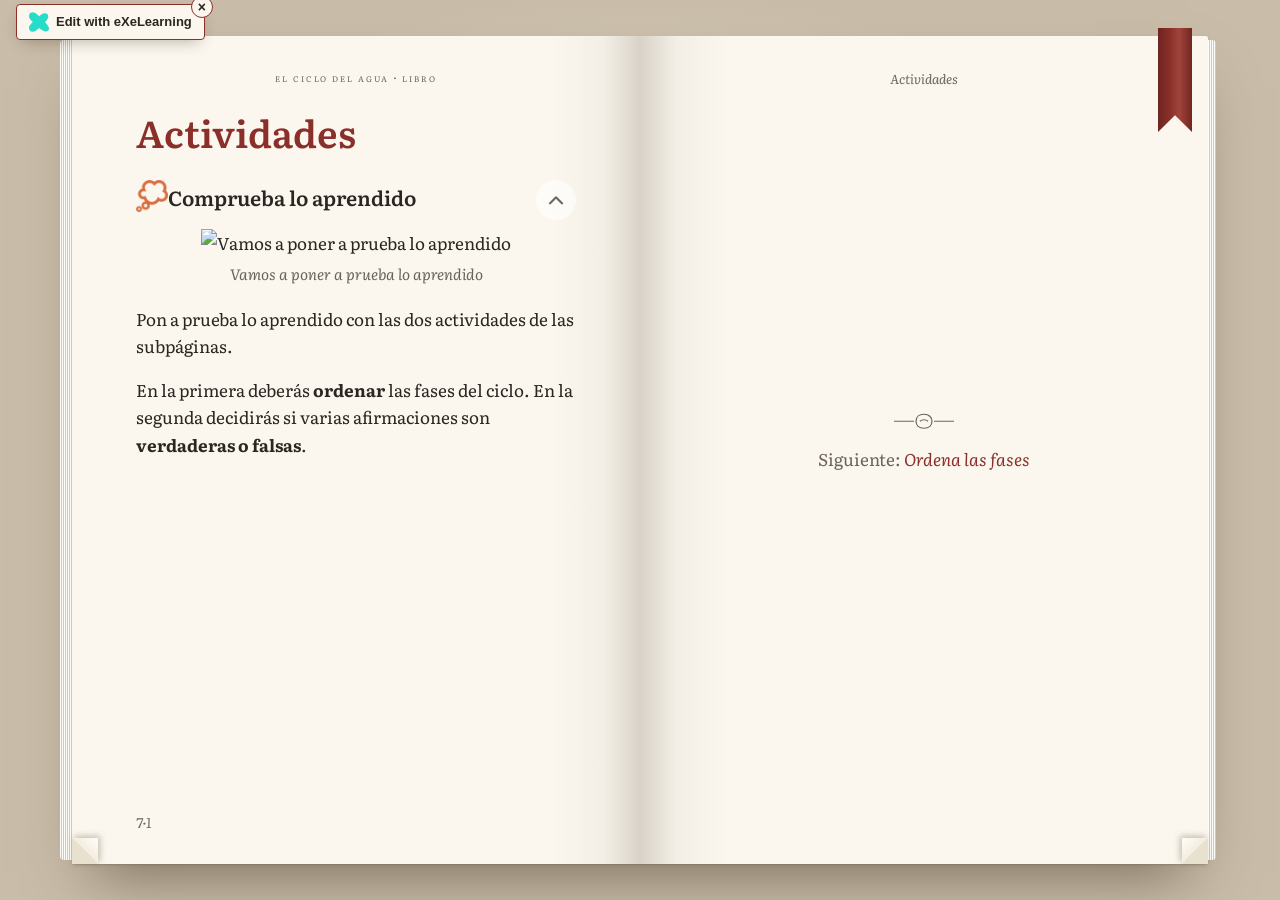
==== html/actividades.html @ 9996878b "Add Libro, a book-reading style for eXeLearning Each page is cut into book pages (two side by side o" ====
<!DOCTYPE html>
<html lang="es" id="exe-page-mollw3jd-7w1rx3uq4">
<head>
<meta charset="utf-8">
<meta name="generator" content="eXeLearning">
<meta name="viewport" content="width=device-width, initial-scale=1">
<link rel="license" type="text/html" href="https://creativecommons.org/publicdomain/zero/1.0/">
<title>Actividades | El ciclo del agua · Libro</title>
<link rel="icon" type="image/x-icon" href="../libs/favicon.ico">
<meta name="description" content="Unidad didáctica de ejemplo sobre el ciclo del agua, presentada con el estilo Libro.">
<script>document.querySelector("html").classList.add("js");</script><script src="../libs/jquery/jquery.min.js"> </script><script src="../libs/common_i18n.js"> </script><script src="../libs/common.js"> </script><script src="../libs/exe_export.js"> </script><script src="../search_index.js"> </script><script src="../libs/bootstrap/bootstrap.bundle.min.js"> </script><link rel="stylesheet" href="../libs/bootstrap/bootstrap.min.css">
<script src="../idevices/text/text.js"></script><link rel="stylesheet" href="../idevices/text/text.css">
<link rel="stylesheet" href="../content/css/base.css"><script src="../theme/style.js"> </script><link rel="stylesheet" href="../theme/style.css">
</head>
<body class="exe-export exe-web-site">
<script>document.body.className+=" js"</script>
<div class="exe-content exe-export pre-js siteNav-hidden"><a href="#page-mollw3jd-7w1rx3uq4" id="skipNav">Saltar al contenido</a> <nav id="siteNav">
<ul>
<li> <a href="../index.html" class="main-node no-ch">Inicio</a>
</li>
<li> <a href="../html/el-ciclo-del-agua.html" class="daddy">El ciclo del agua</a>
<ul class="other-section">
<li> <a href="../html/evaporacion.html" class="no-ch">Evaporación</a>
</li>
<li> <a href="../html/condensacion.html" class="no-ch">Condensación</a>
</li>
<li> <a href="../html/precipitacion.html" class="no-ch">Precipitación</a>
</li>
<li> <a href="../html/recogida.html" class="no-ch">Recogida</a>
</li>
</ul>
</li>
<li class="active"> <a href="../html/actividades.html" class="active daddy">Actividades</a>
<ul class="other-section">
<li> <a href="../html/ordena-las-fases.html" class="no-ch">Ordena las fases</a>
</li>
<li> <a href="../html/verdadero-o-falso.html" class="no-ch">¿Verdadero o falso?</a>
</li>
</ul>
</li>
<li> <a href="../html/recursos.html" class="no-ch">Recursos</a>
</li>
<li> <a href="../html/creditos-y-descargas.html" class="no-ch">Créditos y descargas</a>
</li>
</ul>
</nav><main id="page-mollw3jd-7w1rx3uq4" class="page"> <div id="exe-client-search" data-block-order-string="Caja %e" data-no-results-string="Sin resultados.">
</div>
<header class="main-header"> <p class="page-counter"> <span class="page-counter-label">Página </span><span class="page-counter-content"> <strong class="page-counter-current-page">7</strong><span class="page-counter-sep">/</span><strong class="page-counter-total">11</strong></span></p>

<div class="package-header"><p class="package-title">El ciclo del agua · Libro</p></div>
<div class="page-header"><h1 class="page-title">Actividades</h1></div>
</header><div id="page-content-page-mollw3jd-7w1rx3uq4" class="page-content">
<article id="SP00000022" class="box">
<header class="box-head">
<div class="box-icon exe-icon">
<img src="../theme/icons/reflection.png" alt="" style="display:block;object-fit:contain;">
</div>
<h1 class="box-title">Comprueba lo aprendido</h1>
<button class="box-toggle box-toggle-on" title="Toggle content">
<span>Toggle content</span>
</button></header>
<div class="box-content">
<div id="SP00000023" class="idevice_node text" data-idevice-path="../idevices/text/" data-idevice-type="text" data-idevice-component-type="json" data-idevice-json-data="{&quot;ideviceId&quot;:&quot;SP00000023&quot;}">
<div class="exe-text-template"><div class="textIdeviceContent"><div class="exe-text-activity"><div><figure style="text-align:center;margin:10px 0 18px;"><img src="../content/resources/21d01ff8-5f3f-217c-7e1b-10898a9225ce.png" alt="Vamos a poner a prueba lo aprendido" style="max-width:320px;width:100%;height:auto;" /><figcaption style="font-style:italic;font-size:15px;color:#6b6259;margin-top:6px;">Vamos a poner a prueba lo aprendido</figcaption></figure><p>Pon a prueba lo aprendido con las dos actividades de las subpáginas.</p>
        <p>En la primera deberás <strong>ordenar</strong> las fases del ciclo. En la segunda decidirás si varias afirmaciones son <strong>verdaderas o falsas</strong>.</p><p class="clearfix"> </p></div></div></div></div>
</div>
</div>
</article>
</div></main><div class="nav-buttons">
<a href="../html/recogida.html" title="Anterior" class="nav-button nav-button-left"><span>Anterior</span></a>
<a href="../html/ordena-las-fases.html" title="Siguiente" class="nav-button nav-button-right"><span>Siguiente</span></a>
</div>
<footer id="siteFooter"><div id="siteFooterContent"> <div id="packageLicense" class="cc cc-0"> <p> <span class="license-label">Licencia: </span><a href="https://creativecommons.org/publicdomain/zero/1.0/" class="license">Creative Commons: CC0 1.0 Universal (dominio público)</a></p>
</div>
</div></footer>
</div>
<p id="made-with-eXe"> <a href="https://exelearning.net/" target="_blank" rel="noopener"> <span>Creado con eXeLearning <span>(Ventana nueva)</span></span></a></p>
</body>
</html>
---- idevices/text/text.css ----
/* Text iDevice (export CSS) */
.exe-text-activity > div {
    display: flow-root;
}

.exe-text-activity div.inline {
    display: flex;
}

.exe-text-activity div.inline dt {
    margin: 0 0 0 auto;
}

.exe-text-activity div.inline dd {
    margin-left: 10px;
}

.idevice_node.text .iDevice_buttons.feedback-button {
    margin-bottom: 1em;
}
---- content/css/base.css ----
.exe-content{
  background: #fff;
}

.exe-content .page-title{
  font-size: 1.45em;
}

.exe-content .box{
  margin-top: 20px;
  border: 1px solid #dbdbdb;
}

.exe-content .box-head {
  border-bottom: 1px solid #dbdbdb;
}

.exe-export .no-header .box-head {
  border-bottom: 0;
}

.exe-content .box-head .box-title {
  margin: 0;
  font-size: 1.2em;
}

.exe-content .exe-material-icon {
  display: block;
  width: 40px;
  height: 40px;
  background-color: currentColor;
  -webkit-mask-image: var(--exe-material-icon-url);
  mask-image: var(--exe-material-icon-url);
  -webkit-mask-repeat: no-repeat;
  mask-repeat: no-repeat;
  -webkit-mask-position: center;
  mask-position: center;
  -webkit-mask-size: contain;
  mask-size: contain;
  /* 20px live area on a 24px grid: scale 24/20 so the ink matches the Style icons.
     Kept in step with the editor rule in assets/styles/layout/_execontent.scss. */
  transform: scale(1.2);
}

.exe-content a{
  color: #5a7f0c;
}

.exe-content a:hover,
.exe-content a:focus{
  color: #71a300;
}

.exe-content h2{
  font-size: 1.45em;
}
.exe-content h3{
  font-size: 1.35em;
}
.exe-content h4{
  font-size: 1.25em;
}
.exe-content h5{
  font-size: 1.15em;
}

.exe-content a {
    text-decoration: none
}

.exe-content a:hover,
.exe-content a:focus {
    text-decoration: underline
}

/* Underlined links */
.box-content a {
    text-decoration: underline;
}
.box-content a:hover {
    text-decoration: none;
}
.box-content a:focus {
    text-decoration: underline;
}

@media print {
    .external-iframe-src {
        display: block !important;
        margin: 2em 0;
        font-size: .95em;
        text-align: center
    }

    #made-with-eXe {
        display: none
    }
}

.external-iframe {
    border: 0
}

.pre-code {
    background: #112C4A;
    color: #E7ECF1;
    font-family: Monaco, Courier, monospace;
    border-radius: 9px;
    font-size: 12px;
    margin: 2em 1em;
    overflow: auto;
    padding: 20px
}

.highlighted-code {
    margin: 2em 1em;
}

.exe-dl {
    margin-bottom: 2em;
    margin-left: 1.5em
}

.exe-dl dt {
    font-weight: bold
}

.exe-dl dd {
    margin: 1em 1.5em
}

.js .exe-dl dt {
    margin: 1.2em 0 0 0
}

.exe-dl dt a {
    text-decoration: underline
}

.exe-dl .icon {
    font-family: Arial, sans-serif;
    display: block;
    width: 20px;
    height: 20px;
    font-size: 16px;
    margin-right: 1em;
    line-height: 20px;
    text-align: center;
    float: left;
    border-radius: 2px;
    position: relative
}

@media all and (min-width: 1px) {
    .exe-dl dt a {
        align-items: center;
        display: flex;
        text-decoration: none
    }

    .exe-dl .icon {
        height: 18px;
        line-height: 18px;
        width: 18px;
        padding: 1px;
        font: 18px monospace;
        font-weight: bold;
        display: flex;
        justify-content: center;
        align-items: center
    }
}

.exe-dl-toggler {
    height: 20px;
    margin: 1.5em
}

.exe-dl-toggler a {
    margin-left: 0;
    font-weight: bold
}

.js .exe-dl dd {
    display: none;
    padding-left: 0;
    margin: 1em 1em 1em 37px
}

/* Math */
.exe-math {
    display: block;
    margin: 2em 0
}

.exe-math,
.MathJax_Display {
    text-align: left !important
}

.exe-math.position-center,
.position-center .MathJax_Display,
[style*="text-align: center"] .MathJax_Display {
    text-align: center !important
}

.exe-math.position-right,
.position-right .MathJax_Display,
[style*="text-align: right"] .MathJax_Display {
    text-align: right !important
}

.js .show-image .exe-math-code,
.js .show-code .exe-math-img {
    display: none
}

.exe-math-links {
    font-size: .85em
}

.exe-math-inline {
    display: inline;
    margin: 0 .1em !important
}

/* TinyMCE: Images and media */
.exe-figure {
    margin: 2em 0;
    max-width: 100%
}

.position-center {
    margin: 2em auto
}

.position-right {
    margin: 2em 0 2em auto
}

.float-left {
    float: left;
    margin: .5em 1.5em 1em 0
}

.float-right {
    float: right;
    margin: .5em 0 1em 2em
}

.figcaption {
    padding-top: .2em
}

.figcaption.header {
    padding-top: 0;
    padding-bottom: .2em
}

/* TinyMCE templates */
.exe-layout-2-cols,
.exe-layout-3-cols {
    width: 100%
}

.exe-col{
    box-sizing: content-box;
}

.exe-layout-2-cols .exe-col {
    float: left;
    width: 49%
}

.exe-layout-2-cols .exe-col-1 {
    padding-right: 1%
}

.exe-layout-2-cols .exe-col-2 {
    padding-left: 1%
}

.exe-layout-2-30-70 .exe-col {
    width: 69%
}

.exe-layout-2-30-70 .exe-col-1 {
    width: 29%
}

.exe-layout-2-70-30 .exe-col {
    width: 29%
}

.exe-layout-2-70-30 .exe-col-1 {
    width: 69%
}

.exe-layout-3-cols .exe-col {
    float: left;
    width: 32%
}

.exe-layout-3-cols .exe-col-1,
.exe-layout-3-cols .exe-col-2 {
    padding-right: 2%
}

pre.mermaid {
    margin: 1.5em 0;
    text-align: center;
    width: 100%;
    min-width: 200px;
}

/* Blocks */
.exe-block-warning {
    background: #FCF8E3;
    color: #796034;
    border: 1px solid #FAEBCC;
    padding: 0 1em;
    border-radius: 4px
}

p.exe-block-warning {
    padding: 1em
}

.exe-block-alert {
    background: #ffc;
    color: #855000;
    border: 1px solid #FFF099;
    padding: 0 1em;
    border-radius: 4px
}

p.exe-block-alert {
    padding: 1em
}

.exe-block-danger {
    background: #FEF0EF;
    color: #973C3B;
    border: 1px solid #F3DADD;
    padding: 0 1em;
    border-radius: 4px
}

p.exe-block-danger {
    padding: 1em
}

.exe-block-info {
    background: #E1F1F9;
    color: #2B627D;
    border: 1px solid #C9EDF4;
    padding: 0 1em;
    border-radius: 4px
}

p.exe-block-info {
    padding: 1em
}

.exe-block-success {
    background: #E5F3E0;
    color: #336634;
    border: 1px solid #DEEDD1;
    padding: 0 1em;
    border-radius: 4px
}

p.exe-block-success {
    padding: 1em
}

.exe-content .exe-block-warning a,
.exe-content .exe-block-warning a:hover,
.exe-content .exe-block-warning a:focus {
    color: #4F360A
}

.exe-content .exe-block-alert a,
.exe-content .exe-block-alert a:hover,
.exe-content .exe-block-alert a:focus {
    color: #5B2600
}

.exe-content .exe-block-danger a,
.exe-content .exe-block-danger a:hover,
.exe-content .exe-block-danger a:focus {
    color: #6D1211
}

.exe-content .exe-block-info a,
.exe-content .exe-block-info a:hover,
.exe-content .exe-block-info a:focus {
    color: #063853
}

.exe-content .exe-block-success a,
.exe-content .exe-block-success a:hover,
.exe-content .exe-block-success a:focus {
    color: #093C0A
}

div.exe-block-warning,
div.exe-block-alert,
div.exe-block-danger,
div.exe-block-info,
div.exe-block-success {
    margin: 1em 0
}

/* RTL support */
body [dir='rtl'] {
    text-align: start
}

/* Autoclear */
.exe-content .idevice_body,
.exe-clear {
    overflow: auto
}

/* JavaScript on/offf */
.js-hidden {
    display: none;
}

.exe-hidden,
.js-required,
.js .js-hidden,
.exe-mindmap-code {
    display: none
}

.js .js-required {
    display: block
}

.box-toggle {
    display: none;
}

.js .box-toggle {
    display: inline-block;
}

.sr-av,
.js .js-sr-av,
.exe-hidden-accessible,
.js .exe-tooltip-text {
    position: absolute;
    overflow: hidden;
    clip: rect(0 0 0 0);
    clip: rect(0, 0, 0, 0);
    height: 0
}

/* Tables */
.exe-table {
    margin: 2em auto;
    max-width: 100%;
    border: 1px solid #CCC;
    border-collapse: collapse;
    border-spacing: 0
}

.exe-table tr {
    background: #fff
}

.exe-table caption {
    padding: .5em 0;
    text-align: center;
    font-style: italic;
    caption-side: top;
}

.exe-table td,
.exe-table th {
    border: 1px solid #CCC;
    margin: 0;
    padding: 0.5em 1em
}

.exe-table thead {
    background: #ddd;
    color: #000;
    text-align: left
}

.exe-table tr:nth-child(2n-1) td,
.exe-table tbody tr:nth-child(2n-1) th {
    background: #F4F4F4
}

.exe-table tbody tr:nth-child(2n) th {
    background: #F4F4F4
}

.exe-table tbody tr:nth-child(2n-1) th {
    background: #E4E4E4
}

.exe-table thead+tbody tr:nth-child(2n) th {
    background: #fff
}

.exe-table thead+tbody tr:nth-child(2n-1) th {
    background: #F4F4F4
}

.exe-table-minimalist {
    margin: 2em auto;
    border-collapse: collapse
}

.exe-table-minimalist tr {
    background: #fff
}

.exe-table-minimalist thead th {
    color: #000;
    padding: .6em 1.5em .6em .8em;
    border-bottom: 2px solid #CCC;
    text-align: left
}

.exe-table-minimalist td,
.exe-table-minimalist tbody th {
    border-bottom: 1px solid #ccc;
    color: #555;
    padding: .5em 1.5em .5em .8em
}

.exe-table-minimalist tbody tr:hover td,
.exe-table-minimalist tbody tr:hover th {
    color: #222
}

.exe-table-minimalist tr:nth-child(2n-1) td,
.exe-table-minimalist tbody tr:nth-child(2n-1) th {
    background: #F9F9F9
}

.exe-table-minimalist caption {
    text-align: center;
    font-style: italic;
    border-bottom: 2px solid #CCC;
    padding: .6em 0
}

/* Responsive tables */
.exe-table-responsive {
    display: block;
    overflow-x: auto;
    border: none
}

.exe-table-responsive,
.exe-table-responsive th,
.exe-table-responsive tr,
.exe-table-responsive td {
    width: auto !important
}

/* Tooltips */
body .qtip {
    font-size: .85em;
    line-height: 1.5em
}

.qtip .exe-tooltip-text {
    position: relative;
    overflow: auto;
    clip: auto;
    height: auto
}

/* Structured lists */
ol.auto-numbered {
    counter-reset: item
}

.auto-numbered ol {
    counter-reset: item
}

.auto-numbered li {
    display: block
}

.auto-numbered li:before {
    content: counters(item, ".") ".- ";
    counter-increment: item
}

/* Blockquote + Cite */
.exe-quote-cite cite {
    display: block;
    text-align: right;
    margin-top: -.5em
}

/* File information */
.exe-link-data {
    font-size: .8em;
    margin: 0 .2em
}

.exe-link-data abbr {
    cursor: help
}

/* Quote With Authorship */
.styled-qc {
    font-family: Georgia, serif;
    font-style: italic;
    margin: 1.5em 2.5em;
    padding: 0.25em 3.5em;
    position: relative
}

.styled-qc:before {
    display: block;
    content: "\201C";
    font-size: 5em;
    position: absolute;
    left: 0;
    top: -20px
}

/* Responsive design */
iframe,
object,
embed {
    max-width: 100%
}

img,
video {
    max-width: 100%;
    height: auto
}

@media all and (max-width: 992px) {
    .exe-layout-3-cols .exe-col {
        float: none;
        width: 100%;
        padding: 0
    }

    .exe-layout-3-cols .exe-col .exe-figure {
        margin: 2em auto
    }
}

@media all and (max-width: 780px) {
    .styled-qc {
        margin: 1.5em .5em
    }

    .exe-layout-2-cols .exe-col {
        float: none;
        width: 100%;
        padding: 0
    }

    .exe-layout-2-cols .exe-col .exe-figure {
        margin: 2em auto
    }
}

/* Made with eXeLearning */
#made-with-eXe {
    margin: 0;
    position: fixed;
    bottom: 0;
    right: 0
}

#made-with-eXe a {
    text-decoration: none;
    box-shadow: rgba(0, 0, 0, 0.35) 0px 5px 15px;
    border-top-left-radius: 4px;
    color: #222;
    font-size: 11px;
    font-family: Arial, sans-serif;
    line-height: 35px;
    width: 35px;
    height: 35px;
    background: #fff url(../img/exe_powered_logo.png) no-repeat 3px 50%;
    display: block;
    background-size: auto 20px;
    text-decoration: none;
    transition: .5s;
    opacity: .8
}

#made-with-eXe span {
    padding-left: 35px;
    padding-right: 5px
}

#made-with-eXe span span {
    position: absolute;
    overflow: hidden;
    clip: rect(0 0 0 0);
    clip: rect(0, 0, 0, 0);
    height: 0
}

#made-with-eXe a:hover {
    width: auto;
    padding: 0 5px;
    background-position: 5px 50%;
    opacity: 1
}

/* Search bar */
#exe-client-search-reset {
    display: none;
}
#exe-client-search-reset.visible {
    display: inline;
}
.exe-client-search-result{
    padding:0;
    background-color: #FFF3A0;
    color: #1A1A1A;
}

/* Box toggler */
.exe-export article.minimized .box-content{
    display: none;
}

/* BOX no visible */
.exe-export article.novisible.box{
    display: none  !important;
}

/* iDevice no visible */
.exe-export article.box .idevice_node.novisible{
    display: none  !important;
}

/* Teacher mode */
html:not(.mode-teacher) .js .teacher-only {
    display: none !important;
}

/* ========================================
   Architecture v3.1 - Common Theme Overrides
   ========================================
   These rules support the new HTML structure and
   load BEFORE theme-specific styles.
   ======================================== */

/* Navigation: Hide nested sections by default, show active paths */
#siteNav .other-section {
    display: none;
}
#siteNav li.active > .other-section,
#siteNav li.current-page-parent > .other-section {
    display: block;
}

/* Site footer extra section */
#siteFooterExtra {
    margin-bottom: 2em;
    color: #555;
    font-size: 0.95em;
}

/* Footer with neither license nor "Page footer" content: themes give #siteFooter
   a background and border, so an empty one shows as a stray bar. Hidden here so
   every theme (including custom ones) gets it, and so a theme that wants to keep
   showing it can opt out by overriding display. */
#siteFooter.siteFooter-empty {
    display: none;
}

/* Skip navigation link */
#skipNav {
    position: fixed;
    top: -50px;
    left: 50%;
    transform: translateX(-50%);
    background-color: #000;
    color: #fff;
    text-align: center;
    font-weight: bold;
    font-size: 0.95em;
    text-decoration: underline;
    padding: 0.5em 1em;
    z-index: 1000;
    display: inline-block;
    box-shadow: 0 2px 5px rgba(0,0,0,0.3);
    outline: 3px solid #fff;
    outline-offset: -3px;
    transition: top 0.3s ease, opacity 0.3s ease;
}

#skipNav:focus {
    top: 5px;
}

/* Print styles for header elements */
@media print {
    body #header,
    body #emptyHeader,
    body #nodeDecoration {
        height: auto !important;
        min-height: 0;
        border: none;
        padding: 0;
    }
    body #headerContent {
        padding-top: 40px;
    }
}
---- theme/style.css ----
/*!
 * Libro (Book) — eXeLearning style
 * The resource is read as an open book on a desk: each page of eXeLearning is cut
 * into book pages (two at a time on wide screens, one on phones), the page corners
 * turn the page and a ribbon bookmark opens the table of contents. Without
 * JavaScript, or when printing, it is a normal scrolling page.
 *
 * Based on the eXeLearning "Default" style by Ignacio Gros (exelearning.net).
 * Licensed under Creative Commons Attribution-ShareAlike 4.0 (CC BY-SA).
 */

body.exe-export {
    padding: 1em 0;
}

body.exe-web-site {
    padding: 0;
}

.exe-content a {
    color: #8a3324;
}

.exe-content a:hover,
.exe-content a:focus {
    color: #5f2318;
}

/* The current page is a filled chip, so it keeps the colour of the effects */
.exe-content .fx-tabs a,
.exe-content .fx-pagination li:not(.fx-current) a {
    color: #8a3324;
}

.exe-content .fx-tabs a:hover,
.exe-content .fx-tabs a:focus {
    color: #5f2318;
}

#node-content-container.exe-content #node-content {
    padding-top: 20px;
    padding-bottom: 20px;
    max-width: 1280px;
    margin: 0 auto;
    display: block;
}

.exe-content {
    color: #333;
    background-color: #fff;
}

.js .exe-export .exe-content {
    min-height: 100vh;
}

/* iframe */
.js .in-iframe .exe-content {
    min-height: 0;
}

.exe-content .package-title {
    font-size: 1.25rem;
    font-weight: 300;
    margin-bottom: .4em;
    line-height: 1.2em;
}

.exe-content .page-title {
    color: #7a2e2e;
    font-size: 1.7rem;
    text-align: left;
}

.exe-single-page .package-header .package-title {
    color: #333;
    font-size: 1.25rem;
    font-weight: 300;
    text-align: left;
    margin-bottom: 2em;
}

.exe-single-page .package-node {
    margin-bottom: 3.5em;
}

.exe-single-page .package-subtitle {
    top: -2.1em;
}

.exe-single-page main.page>section {
    min-height: 4em;
}

.exe-content .box {
    margin: 20px 0;
    border: none;
    background-color: #fff;
}

.exe-web-site .exe-content .box {
    margin: 40px 0;
}

.exe-content .box-head {
    border-bottom: 0;
}

#node-content-container .box-content {
    background: #fcfcfc;
    border: 1px solid #ececec;
    padding: 10px;
    border-radius: 8px;
}
article.box.idevice-element-in-content[mode="export"] .idevice_node {
    background: none;
}

#node-content-container.exe-content .box.hidden-idevices {
    border-style: solid;
}

.exe-content .box header {
    min-height: 60px;
}

.exe-content .box-title {
    color: #4a1c1c;
    font-size: 1.5rem;
}

/* General icons (Material Symbols) */
.exe-content {
    --exe-icon-color: #9a6a3a;
}

.exe-content .box-head .box-icon {
    color: var(--exe-icon-color);
}

.exe-content .box-head .exe-icon {
    float: left;
}
.nav-buttons .nav-button,
button.toggler {
    position: fixed;
    top: 10px;
    left: 15px;
    display: block;
    width: 40px;
    height: 40px;
    background: #7a2e2e url(img/icons.png) no-repeat 0 0;
    background-size: auto 40px;
    border-radius: 50%;
    z-index: 999;
    border: 0;
    transition: background-color 0.5s ease;
}

.nav-buttons span.nav-button {
    cursor: not-allowed;
    background-color: #b7b7b7;
}

.nav-buttons .nav-button-left {
    background-position: -80px 0;
}

.nav-buttons .nav-button-right {
    background-position: -120px 0;
}

button#searchBarToggler {
    background-position: -40px 0;
    display: none;
}

.exe-search-on #searchBarToggler {
    display: inline;
}

button#siteNavToggler {
    left: 280px;
}

button#searchBarToggler {
    left: 330px;
}

body.siteNav-off button#siteNavToggler {
    left: 65px;
}

body.siteNav-off button#searchBarToggler {
    left: 115px;
}

.nav-buttons a:hover,
.nav-buttons a:focus,
button.toggler:hover,
button.toggler:focus {
    background-color: #5f2323;
    border-color: #5f2323;
}

.nav-buttons .nav-button span,
.box-toggle span,
#exe-client-search-reset span,
#packageLicense .license-label {
    position: absolute;
    clip: rect(1px 1px 1px 1px);
    /* IE6, IE7 */
    clip: rect(1px, 1px, 1px, 1px);
}

.package-subtitle {
    font-size: .95em;
    color: #666;
    position: relative;
    top: -.15em;
}

.nav-buttons .nav-button-right {
    left: auto;
    right: 15px;
}

/* Box toggler */
.exe-export .box {
    position: relative;
}

.exe-export .box-toggle {
    width: 40px;
    height: 40px;
    background: url(img/icons.png) no-repeat -200px 0;
    background-size: auto 40px;
    border-radius: 50%;
    border: 0;
    position: absolute;
    top: 0;
    right: 0;
    opacity: 0.6;
}

.exe-export .box-head:hover .box-toggle,
.exe-export .box-toggle:focus {
    opacity: 1;
}

.exe-export .no-header .box-toggle {
    top: -10px;
}

.exe-export .minimized .box-toggle {
    background-position: -160px 0;
}

#node-content-container.exe-content .box-head .exe-icon {
    width: 60px;
    height: 60px;
    font-size: 40px;
}

#node-content-container.exe-content .box-head .exe-icon img {
    height: 40px;
}

.exe-export .box-icon img {
    display: block;
    float: left;
    margin-right: 10px;
    width: 40px;
    height: auto;
}

/* General icons (Material Symbols) */
.exe-export .box-icon .exe-material-icon {
    display: block;
    float: left;
    margin-right: 10px;
    width: 40px;
    height: 40px;
    background-color: currentColor;
    -webkit-mask-image: var(--exe-material-icon-url);
    mask-image: var(--exe-material-icon-url);
    -webkit-mask-repeat: no-repeat;
    mask-repeat: no-repeat;
    -webkit-mask-position: center;
    mask-position: center;
    -webkit-mask-size: contain;
    mask-size: contain;
    /* 20px live area on a 24px grid: scale 24/20 so the ink matches the Style icons */
    transform: scale(1.2);
}

.exe-export .box-title {
    padding-top: 5px;
}

.exe-export .box.minimized .box-head {
    border-bottom: 1px solid #ddd;
}

.exe-export .box.no-header.minimized .box-head {
    border-color: #fff;
}

.exe-export .box .box-content {
    background: none;
    border: 0;
    border-top: 1px solid var(--book-paper-edge, #ddd);
    padding: 20px 0;
    border-radius: 8px;
    overflow: auto;
}

.exe-export .box.no-header .box-content {
    background: none;
    border: none;
    padding: 20px 0;
}

/* Search bar */
#exe-client-search {
    display: none;
    margin-bottom: 30px;
}

#exe-client-search-text {
    max-width: 80%;
    max-width: calc(100% - 90px);
    display: inline;
}

#exe-client-search-submit {
    text-indent: -999em;
    background: #7a2e2e url(img/icons.png) no-repeat -41px -1px;
    background-size: auto 40px;
    width: 38px;
    height: 38px;
    border: none;
    border-radius: 4px;
}

#exe-client-search-reset.visible {
    background: url(img/icons.png) no-repeat -242px -1px;
    background-size: auto 40px;
    width: 38px;
    height: 38px;
    display: inline-block;
    vertical-align: middle;
    position: relative;
    top: -3px;
    left: -5px;
    opacity: 0.6;
    border-radius: 4px;
}

#exe-client-search-reset:hover,
#exe-client-search-reset:focus {
    opacity: 1;
}

#exe-client-search-submit:hover,
#exe-client-search-submit:focus {
    background-color: #5f2323;
}

#exe-client-search-results-list ul,
#exe-client-search-results-list li {
    margin: 2em 0;
    padding: 0;
    list-style: none;
}

#exe-client-search-results-list li {
    margin: 0 0 1em 0;
}

#exe-client-search-results-list p {
    margin-top: 2em;
}

/* Licenses */
#packageLicense {
    text-align: left;
    font-size: 0.9em;
    color: #555;
    line-height: 1em;
    margin: 2.5em 0 2em 0;
    border: 1px solid transparent;
    border-radius: 2px;
}

#packageLicense p {
    margin: 0;
}

#packageLicense a {
    color: #666;
    text-transform: capitalize;
    display: inline-block;
    white-space: nowrap;
    text-overflow: ellipsis;
    max-width: 100%;
    overflow: hidden;
    line-height: 15px;
}

#packageLicense a:hover,
#packageLicense a:focus {
    text-decoration: none;
    color: #8a3324;
}

#packageLicense.propietary {
    position: absolute;
    overflow: hidden;
    clip: rect(0, 0, 0, 0);
    height: 0;
}

#packageLicense.cc {
    padding: 0 20px 0 90px;
    background: url(img/licenses.gif) no-repeat 0 0;
}

#packageLicense.cc-by-sa {
    background-position: 0 -100px;
}

#packageLicense.cc-by-nd {
    background-position: 0 -200px;
}

#packageLicense.cc-by-nc {
    background-position: 0 -300px;
}

#packageLicense.cc-by-nc-sa {
    background-position: 0 -400px;
}

#packageLicense.cc-by-nc-nd {
    background-position: 0 -500px;
}

#packageLicense.cc-0 {
    background-position: 0 -600px;
}

/* iDevice buttons */
.exe-content .iDevice_buttons input,
.exe-content .iDevice_buttons button {
    background: #fff;
    color: #555;
    border: 1px solid #949494;
    padding: 4px 10px;
    border-radius: 4px;
    transition: 0.5s ease;
}

.exe-content .iDevice_buttons input:hover,
.exe-content .iDevice_buttons input:focus,
.exe-content .iDevice_buttons button:hover,
.exe-content .iDevice_buttons button:focus {
    box-shadow: 2px 2px 4px #dbdbdb;
    color: #000;
    border-color: #7a7a7a;
}

/* Page counter */
.page-counter {
    display: inline;
    float: right;
    margin: 0 0 0.5em 20px;
    font-size: 0.9em;
    color: #767676;
    font-weight: 300;
}

.page-counter .page-counter-sep {
    margin: 0 0.1em;
}

.exe-web-site .page-counter {
    position: fixed;
    top: 18px;
    right: 70px;
    margin: 0;
    font-size: 0.9em;
    color: #767676;
    padding: 0 8px;
    border-radius: 4px;
    text-align: left;
}

/* Teacher mode */
#teacher-mode-toggler-wrapper {
    float: right;
    margin: 0 0 0 1em;
}

#teacher-mode-toggler.form-check-input {
    font-size: 0.9em;
    margin-right: 0.6em;
}

#teacher-mode-toggler.form-check-input:checked {
    background-color: #7a2e2e;
    border-color: #7a2e2e;
}

label[for="teacher-mode-toggler"] {
    font-size: 0.9em;
    color: #767676;
    position: relative;
    top: -0.2em;
}

/* Bootstrap buttons */
.exe-content .btn-primary {
    background-color: #5f2323;
    border-color: #5f2323;
}

.exe-content .btn-primary:hover,
.exe-content .btn-primary:focus {
    background-color: #6b2828;
    border-color: #6b2828;
}

/* Focus */
.exe-content {
    --exe-fx-focus-color: #4a1c1c;
}

.exe-content a:focus-visible,
#siteNav a:focus-visible,
#packageLicense a:focus-visible,
.nav-buttons .nav-button:focus-visible,
button.toggler:focus-visible,
.exe-export .box-toggle:focus-visible,
#exe-client-search-submit:focus-visible,
#exe-client-search-reset:focus-visible,
.exe-content .iDevice_buttons input:focus-visible,
.exe-content .iDevice_buttons button:focus-visible {
    outline: 2px solid #4a1c1c;
    outline-offset: 2px;
}

@media (prefers-reduced-motion: reduce) {
    #siteNav a,
    .nav-buttons .nav-button,
    button.toggler,
    .exe-content .iDevice_buttons input,
    .exe-content .iDevice_buttons button {
        transition: none;
    }
}


@media print {

    /* Node in new page: section.package-node{page-break-after:always} */
    html body.exe-export {
        background: #fff;
    }

    .exe-content {
        color: #000;
    }

    @page {
        margin: 1.5cm;
    }

    /* Uncomment this to print URL after links:
    a{font-weight:bolder;text-decoration:none!important}
    a[href^=http]:after{content:" <" attr(href) "> "}
    */
    #packageLicense.cc {
        background: none;
        padding-left: 0;
    }

    .exe-export .box-toggle {
        display: none;
    }

    /* Website */
    .exe-web-site #siteNav,
    .exe-web-site .nav-buttons,
    .exe-web-site button.toggler {
        display: none;
    }

    .exe-web-site #siteFooter,
    .exe-web-site main.page {
        padding-left: 0;
        padding-right: 0;
    }

    .exe-web-site main.page {
        padding-top: 1em;
    }
}

/* ===================================================================
 * Book look, shared by every mode
 * =================================================================== */

@font-face {
    font-family: "Literata";
    font-style: normal;
    font-weight: 200 900;
    font-display: swap;
    src: url("fonts/literata-latin-normal.woff2") format("woff2");
}

@font-face {
    font-family: "Literata";
    font-style: italic;
    font-weight: 200 900;
    font-display: swap;
    src: url("fonts/literata-latin-italic.woff2") format("woff2");
}

:root {
    --book-desk: #c9bda9;
    --book-paper: #fbf7ee;
    --book-under: #e9e1cf;
    --book-ink: #2a2622;
    --book-muted: #6d6358;
    --book-accent: #8b2f2a;
    --book-serif: "Literata", "Iowan Old Style", "Palatino Linotype", Palatino, Georgia, serif;
    --book-turn: 0.7s;
}

body.exe-export {
    color: var(--book-ink);
    background: var(--book-desk);
}

.exe-content {
    color: var(--book-ink);
    background-color: var(--book-paper);
    font-family: var(--book-serif);
    font-size: 17px;
    line-height: 1.62;
}

.exe-content a {
    color: var(--book-accent);
}

.exe-content a:hover,
.exe-content a:focus {
    color: #5e1f1b;
}

.exe-content .page-title,
.exe-content .box-title,
.exe-content .package-title {
    font-family: var(--book-serif);
}

.exe-content .page-title {
    margin: 0 0 0.7em;
    font-size: 2.35rem;
    font-weight: 600;
    line-height: 1.1;
    color: var(--book-accent);
}

.exe-content .box-title {
    font-size: 1.25rem;
    font-weight: 600;
    color: var(--book-ink);
}

.exe-content .box header,
.exe-content .box-head {
    min-height: 0;
}

.exe-export .box-icon {
    width: 32px;
    height: 32px;
}

.exe-web-site .exe-content .box {
    margin: 0 0 1.6em;
    background: none;
}

.exe-export .box .box-content {
    padding: 0.4em 0 0;
    background: none;
    border: 0;
    border-radius: 0;
}

.exe-content figure figcaption {
    font-style: italic;
    color: var(--book-muted);
}

.exe-content img {
    max-width: 100%;
    height: auto;
}

/* Table of contents with dot leaders and section numbers */
#siteNav ul {
    margin: 0;
    padding: 0;
    list-style: none;
    counter-reset: book-section;
}

#siteNav ul ul {
    margin: 0;
    padding-left: 1.1em;
    font-size: 0.94em;
    counter-reset: none;
}

#siteNav .other-section {
    display: block;
}

#siteNav li {
    margin: 0;
}

#siteNav a {
    display: flex;
    align-items: baseline;
    gap: 8px;
    padding: 7px 0;
    color: var(--book-ink);
    text-decoration: none;
    counter-increment: book-section;
}

#siteNav a::before {
    content: "";
    order: 1;
    flex: 1;
    border-bottom: 1px dotted #b9ad96;
}

#siteNav a::after {
    content: counter(book-section);
    order: 2;
}

#siteNav a:hover,
#siteNav a:focus {
    color: var(--book-accent);
}

#siteNav a.active {
    color: var(--book-accent);
    font-weight: 600;
}

/* ===================================================================
 * Without JavaScript (and while printing): a scrolling sheet of paper
 * =================================================================== */

html:not(.book-paged) body.exe-web-site .exe-content {
    max-width: 50rem;
    margin: 32px auto;
    padding: 40px 48px;
    box-shadow: 0 24px 48px -16px #3b2a1a73;
}

html:not(.book-paged) .exe-web-site #siteNav {
    margin-bottom: 2em;
}

html:not(.book-paged) .exe-web-site .page-counter {
    float: right;
}

/* ===================================================================
 * Paged book (style.js adds html.book-paged before the first paint)
 * =================================================================== */

html.book-paged:has(> body.exe-web-site),
html.book-paged body.exe-web-site {
    height: 100%;
    overflow: hidden;
}

/* Marks the end of the text, to count the pages */
.book-end-of-text {
    display: block;
    height: 0;
    margin: 0;
    break-before: avoid;
}

html.book-paged body.exe-web-site {
    background:
        radial-gradient(ellipse 60% 55% at 50% 40%, #e6ddcf 0%, #e6ddcf00 75%),
        var(--book-desk);
}

/* The open book; the edges of the pages read and still to read show at both sides */
html.book-paged .exe-web-site .exe-content {
    --book-read: 0;
    --book-margin: 64px;
    position: relative;
    width: min(1240px, 100vw - 144px);
    height: calc(100vh - 72px);
    height: calc(100dvh - 72px);
    max-width: none;
    min-height: 0;
    margin: 36px auto;
    padding: 0;
    box-sizing: border-box;
    background: var(--book-paper);
    border-radius: 3px;
    box-shadow: 0 1px 2px #3b2a1a33, 0 30px 60px -20px #3b2a1a8c;
}

html.book-paged .exe-web-site .exe-content::before,
html.book-paged .exe-web-site .exe-content::after {
    content: "";
    position: absolute;
    top: 4px;
    bottom: 4px;
    pointer-events: none;
    background: repeating-linear-gradient(90deg, #fffdf7 0 1px, #d3c8b2 1px 2px);
    box-shadow: 0 20px 30px -18px #3b2a1a80;
}

html.book-paged .exe-web-site .exe-content::before {
    right: 100%;
    width: calc(3px + 14px * var(--book-read));
    border-radius: 4px 0 0 4px;
}

html.book-paged .exe-web-site .exe-content::after {
    left: 100%;
    width: calc(3px + 14px * (1 - var(--book-read)));
    border-radius: 0 4px 4px 0;
}

/* The text runs in columns: each column is a page, the gap is the spine */
html.book-paged .exe-web-site main.page {
    position: absolute;
    inset: 0;
    box-sizing: border-box;
    padding: 76px var(--book-margin) 80px;
    overflow: hidden;
    columns: 2;
    column-gap: calc(2 * var(--book-margin));
    column-fill: auto;
    background:
        linear-gradient(90deg, #3b2a1a00 calc(50% - 90px), #3b2a1a0a calc(50% - 36px), #3b2a1a2e 50%, #3b2a1a0a calc(50% + 36px), #3b2a1a00 calc(50% + 90px)),
        var(--book-paper);
    border-radius: 3px;
    view-transition-name: book-page;
}

html.book-paged .exe-web-site main.page > :not(.book-head, .book-folio, .book-end),
html.book-paged .exe-web-site .page-content {
    max-width: none;
    margin-left: 0;
    margin-right: 0;
    padding-left: 0;
    padding-right: 0;
}

/* The running heads and the folios replace these */
html.book-paged .exe-web-site .package-header,
html.book-paged .exe-web-site .page-counter,
html.book-paged .exe-web-site .nav-buttons,
html.book-paged .exe-web-site #made-with-eXe {
    display: none;
}

/* Keep things whole on a page */
html.book-paged .exe-web-site main.page :is(figure, img, table, pre, blockquote, li, .exe-figure) {
    break-inside: avoid;
}

html.book-paged .exe-web-site main.page :is(h1, h2, h3, h4, .box-head) {
    break-after: avoid;
}

html.book-paged .exe-web-site main.page img {
    max-height: calc(var(--book-col-h, 60vh) - 3em);
    width: auto;
    object-fit: contain;
}

/* Boxes and text flow across pages (a scrolling box could not be split) */
html.book-paged .exe-web-site main.page :is(.box, .box-content, .idevice_node.text) {
    overflow: visible;
}

/* An activity is never split; one taller than a page scrolls inside it */
html.book-paged .exe-web-site main.page .idevice_node:not(.text) {
    break-inside: avoid;
    /* Room for the box padding, or it would not fit on any page */
    max-height: calc(var(--book-col-h, 100vh) - 3em);
    overflow: auto;
}

/* Running heads and folios: printed on the page (inside main), so they turn with it.
   --book-scroll keeps them on the visible double page. */
.book-head,
.book-folio {
    position: absolute;
    z-index: 1;
    width: 50%;
    break-inside: avoid;
    margin: 0;
    color: var(--book-muted);
    font-family: var(--book-serif);
    text-align: center;
    pointer-events: none;
}

.book-head {
    top: 32px;
    overflow: hidden;
    white-space: nowrap;
    text-overflow: ellipsis;
    box-sizing: border-box;
    padding: 0 var(--book-margin);
    font-size: 13px;
}

.book-head-left {
    left: var(--book-scroll, 0px);
    font-size: 12px;
    letter-spacing: 0.16em;
    font-variant: small-caps;
    text-transform: lowercase;
}

.book-head-right {
    left: calc(var(--book-scroll, 0px) + 50%);
    font-style: italic;
}

.book-folio {
    bottom: 30px;
    font-size: 14px;
    font-style: italic;
}

.book-folio-left {
    left: var(--book-scroll, 0px);
    text-align: left;
    padding-left: var(--book-margin);
    box-sizing: border-box;
}

.book-folio-right {
    left: calc(var(--book-scroll, 0px) + 50%);
    text-align: right;
    padding-right: var(--book-margin);
    box-sizing: border-box;
}

/* End of the section on an empty right-hand page */
.book-end {
    position: absolute;
    z-index: 1;
    top: 50%;
    left: calc(var(--book-scroll, 0px) + 50%);
    width: 50%;
    display: flex;
    flex-direction: column;
    align-items: center;
    gap: 14px;
    color: var(--book-muted);
    font-family: var(--book-serif);
    text-align: center;
    transform: translateY(-50%);
}

.book-end[hidden] {
    display: none;
}

.book-end a {
    font-style: italic;
    color: var(--book-accent);
}

/* Turn-the-page corners: they fold up under the pointer */
.book-corner {
    --book-curl: 26px;
    position: absolute;
    z-index: 3;
    bottom: 0;
    width: 88px;
    height: 88px;
    margin: 0;
    padding: 0;
    border: 0;
    background: none;
    cursor: pointer;
}

.book-corner[hidden] {
    display: none;
}

.book-corner:hover,
.book-corner:focus-visible {
    --book-curl: 78px;
}

.book-corner:focus-visible {
    outline: 2px solid var(--book-ink);
    outline-offset: -6px;
}

.book-corner-next {
    right: 0;
    border-bottom-right-radius: 3px;
    filter: drop-shadow(-2px -2px 3px #3b2a1a47);
}

.book-corner-prev {
    left: 0;
    border-bottom-left-radius: 3px;
    filter: drop-shadow(2px -2px 3px #3b2a1a47);
}

/* ::after is the page underneath, uncovered by the lifted corner; ::before is the flap */
.book-corner::before,
.book-corner::after {
    content: "";
    position: absolute;
    bottom: 0;
    width: var(--book-curl);
    height: var(--book-curl);
    transition: width 0.25s ease-out, height 0.25s ease-out;
}

.book-corner-next::before,
.book-corner-next::after {
    right: 0;
}

.book-corner-prev::before,
.book-corner-prev::after {
    left: 0;
}

.book-corner-next::after {
    background: var(--book-under);
    clip-path: polygon(100% 0, 100% 100%, 0 100%);
}

.book-corner-next::before {
    z-index: 1;
    background: linear-gradient(to top left, #cfc2a8, #f2ebdc 45%, #fffdf8);
    clip-path: polygon(0 0, 100% 0, 0 100%);
}

.book-corner-prev::after {
    background: var(--book-under);
    clip-path: polygon(0 0, 100% 100%, 0 100%);
}

.book-corner-prev::before {
    z-index: 1;
    background: linear-gradient(to top right, #cfc2a8, #f2ebdc 45%, #fffdf8);
    clip-path: polygon(0 0, 100% 0, 100% 100%);
}

.book-corner span {
    position: absolute;
    clip: rect(1px, 1px, 1px, 1px);
}

/* Ribbon bookmark sticking out of the top of the book: opens the index */
.book-ribbon {
    position: fixed;
    z-index: 30;
    top: 28px;
    right: calc(max(72px, (100vw - 1240px) / 2) + 16px);
    width: 34px;
    height: 104px;
    padding: 0;
    border: 0;
    cursor: pointer;
    background: linear-gradient(90deg, #6d2420, var(--book-accent) 35%, #a1443c 62%, #71261f);
    clip-path: polygon(0 0, 100% 0, 100% 100%, 50% 84%, 0 100%);
    filter: drop-shadow(0 2px 2px #3b2a1a59);
    transition: height 0.2s ease-out;
}

.book-ribbon:hover,
.book-ribbon:focus-visible,
.book-index-open .book-ribbon {
    height: 120px;
}

.book-ribbon:focus-visible {
    outline: 2px solid var(--book-ink);
    outline-offset: 3px;
}

.book-ribbon span {
    position: absolute;
    clip: rect(1px, 1px, 1px, 1px);
}

/* The index card */
.book-index {
    position: fixed;
    z-index: 25;
    top: 36px;
    right: calc(max(72px, (100vw - 1240px) / 2) + 8px);
    width: min(388px, 100vw - 32px);
    max-height: calc(100vh - 72px);
    max-height: calc(100dvh - 72px);
    overflow: auto;
    box-sizing: border-box;
    padding: 112px 26px 22px;
    font-family: var(--book-serif);
    font-size: 16px;
    color: var(--book-ink);
    background: linear-gradient(180deg, #f3ecdd, var(--book-paper) 130px);
    border-radius: 0 0 6px 6px;
    box-shadow: 0 1px 3px #3b2a1a40, 0 24px 50px -16px #3b2a1a99;
    transform: translateY(-12px);
    opacity: 0;
    visibility: hidden;
    transition: transform 0.3s ease-out, opacity 0.2s ease-out, visibility 0s 0.3s;
}

.book-index-open .book-index {
    transform: none;
    opacity: 1;
    visibility: visible;
    transition: transform 0.3s ease-out, opacity 0.2s ease-out;
}

.book-index-label {
    margin: 0 0 6px;
    font-size: 12px;
    letter-spacing: 0.14em;
    font-variant: small-caps;
    text-transform: lowercase;
    color: var(--book-muted);
}

.book-index #exe-client-search-form {
    margin-bottom: 18px;
}

.book-index #exe-client-search-form .sr-av {
    position: absolute;
    clip: rect(1px, 1px, 1px, 1px);
}

.book-index #exe-client-search-text {
    width: 100%;
    min-height: 44px;
    box-sizing: border-box;
    padding: 0 12px;
    border: 1px solid #c8bca5;
    border-radius: 3px;
    background: #fffdf8;
    font: inherit;
}

.book-index #exe-client-search-submit {
    position: absolute;
    clip: rect(1px, 1px, 1px, 1px);
}

.book-index #siteFooter {
    margin: 16px 0 0;
    padding: 12px 0 0;
    border-top: 1px solid #e3dac7;
    font-size: 13px;
    color: var(--book-muted);
}

.book-index #siteFooter #packageLicense {
    margin: 0;
    padding-left: 0;
    background: none;
}

html.book-paged #made-with-eXe {
    display: none;
}

@media (prefers-reduced-motion: reduce) {
    .book-corner::before,
    .book-corner::after,
    .book-ribbon,
    .book-index {
        transition: none;
    }
}

/* Phones and narrow windows: one page at a time */
@media (max-width: 899.98px) {
    html.book-paged .exe-web-site .exe-content {
        --book-margin: 24px;
        width: 100vw;
        height: 100vh;
        height: 100dvh;
        margin: 0;
        border-radius: 0;
        box-shadow: none;
    }

    html.book-paged .exe-web-site .exe-content::before,
    html.book-paged .exe-web-site .exe-content::after {
        display: none;
    }

    html.book-paged .exe-web-site main.page {
        padding-top: 72px;
        padding-bottom: 76px;
        columns: 1;
        background: linear-gradient(90deg, #3b2a1a1f, #3b2a1a00 22px), var(--book-paper);
        border-radius: 0;
    }

    .book-head,
    .book-head-right {
        top: 26px;
        left: var(--book-scroll, 0px);
        width: 100%;
        padding-right: 80px;
        text-align: left;
    }

    .book-head-left {
        display: none;
    }

    .book-folio-left,
    .book-end {
        display: none;
    }

    .book-folio-right {
        left: var(--book-scroll, 0px);
        width: 100%;
        padding: 0;
        text-align: center;
    }

    .book-corner {
        --book-curl: 30px;
        width: 64px;
        height: 64px;
    }

    .book-ribbon {
        top: 0;
        right: 24px;
        height: 64px;
    }

    .book-ribbon:hover,
    .book-ribbon:focus-visible,
    .book-index-open .book-ribbon {
        height: 76px;
    }

    .book-index {
        top: 0;
        right: 16px;
        max-height: 100vh;
        max-height: 100dvh;
        padding-top: 92px;
    }
}

/* ===================================================================
 * Page turn: the sheet lifts by its corner and turns over the spine.
 * style.js computes the fold; browsers without view transitions or
 * with reduced motion just show the next page.
 * =================================================================== */

@media (prefers-reduced-motion: no-preference) {
    @view-transition {
        navigation: auto;
    }
}

::view-transition-old(book-page),
::view-transition-new(book-page),
::view-transition-old(book-sheet-back) {
    animation: none;
    mix-blend-mode: normal;
}

::view-transition-old(book-sheet-back) {
    transform-origin: 0 0;
}

html:active-view-transition-type(book-turn-old)::view-transition-old(book-page),
html:active-view-transition-type(book-turn-new)::view-transition-new(book-page) {
    z-index: 1;
}

/* The flap casts its shadow on the page underneath */
::view-transition-group(book-sheet-back) {
    z-index: 2;
    filter: drop-shadow(-5px 4px 8px #3b2a1a61);
}

/* Back of the sheet (added by style.js only while the page turns) */
.book-sheet-back {
    position: absolute;
    inset: 0;
    pointer-events: none;
    view-transition-name: book-sheet-back;
    background: linear-gradient(135deg, #fffdf8, #f2ebdc 60%, #ddd2bb);
}

@media (prefers-reduced-motion: reduce) {
    ::view-transition-group(*),
    ::view-transition-old(*),
    ::view-transition-new(*) {
        animation: none !important;
    }
}

@media print {
    html.book-paged:has(> body.exe-web-site),
    html.book-paged body.exe-web-site {
        height: auto;
        overflow: visible;
        background: #fff;
    }

    html.book-paged .exe-web-site .exe-content {
        width: auto;
        height: auto;
        margin: 0;
        box-shadow: none;
    }

    html.book-paged .exe-web-site .exe-content::before,
    html.book-paged .exe-web-site .exe-content::after,
    .book-head,
    .book-folio,
    .book-end,
    .book-corner,
    .book-ribbon,
    .book-index {
        display: none;
    }

    html.book-paged .exe-web-site main.page {
        position: static;
        padding: 0;
        overflow: visible;
        columns: auto;
        background: none;
    }
}

/* "Edit with eXeLearning" link of the published example */
.exe-open-exelearning { position: fixed; z-index: 40; left: 16px; top: 4px; padding: 7px 12px; display: flex; align-items: center; gap: 7px; border-radius: 4px; background: var(--book-paper); color: var(--book-ink) !important; border: 1px solid var(--book-accent); box-shadow: 0 6px 16px -6px #3b2a1a66; font: bold 13px/1.2 Helvetica, Arial, sans-serif; text-decoration: none !important; }
.exe-open-logo { width: 20px; height: 20px; object-fit: contain; }
.exe-open-exelearning:focus, .exe-open-exelearning:hover { background: #f3ecdd; outline: 2px solid var(--book-accent); }
.exe-open-close { position: absolute; right: -9px; top: -9px; width: 22px; height: 22px; padding: 0; border: 1px solid var(--book-accent); border-radius: 50%; background: var(--book-paper); color: var(--book-ink); font: bold 14px/19px Helvetica, Arial, sans-serif; cursor: pointer; }
@media (max-width: 899.98px) { .exe-open-exelearning { display: none; } }
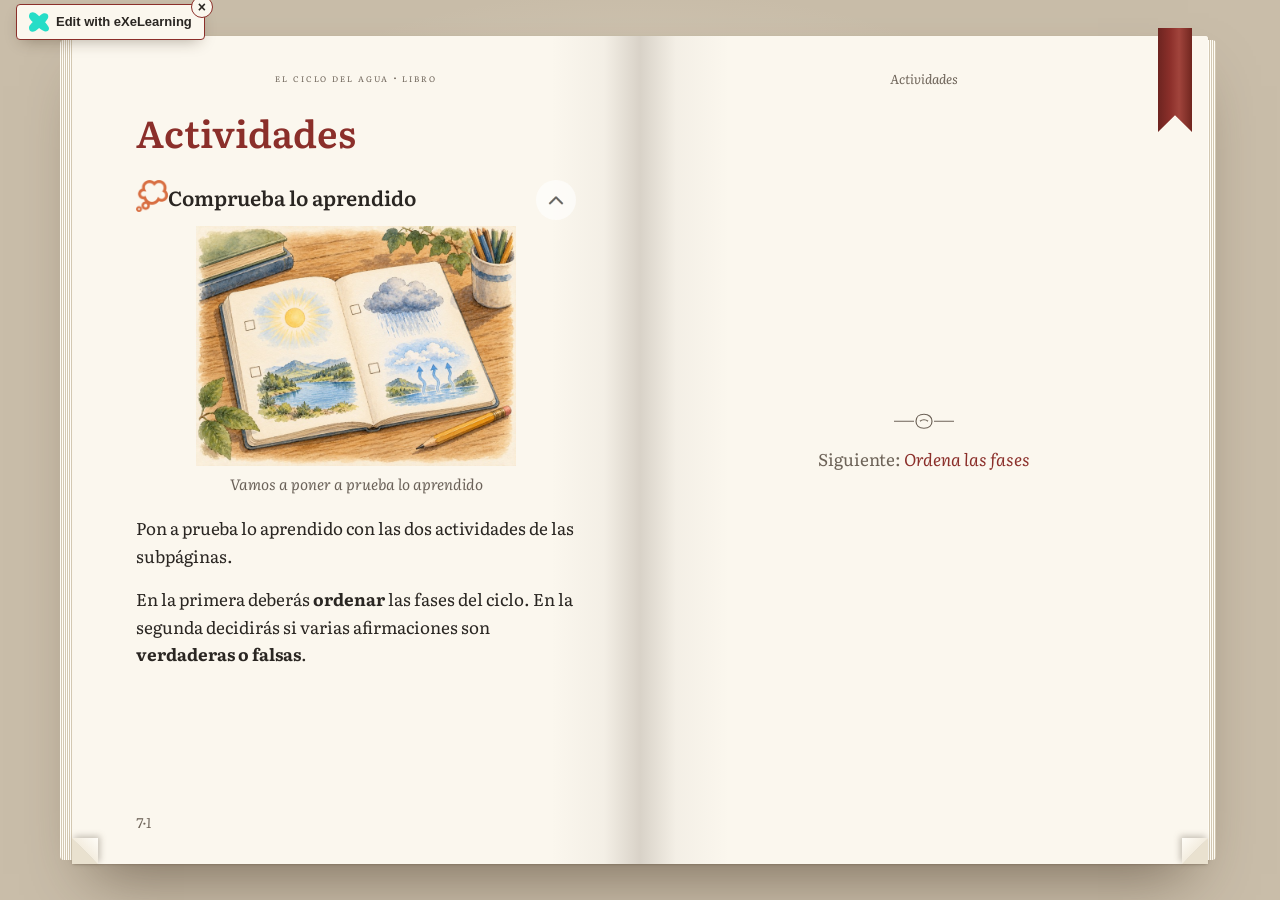
==== commit dc8db6ad: "Shrink example illustrations to 800px JPEG The watercolour PNGs were about 2.7 MB each (62 MB in tot" ====
--- a/html/actividades.html
+++ b/html/actividades.html
@@ -61,7 +61,7 @@
 </button></header>
 <div class="box-content">
 <div id="SP00000023" class="idevice_node text" data-idevice-path="../idevices/text/" data-idevice-type="text" data-idevice-component-type="json" data-idevice-json-data="{&quot;ideviceId&quot;:&quot;SP00000023&quot;}">
-<div class="exe-text-template"><div class="textIdeviceContent"><div class="exe-text-activity"><div><figure style="text-align:center;margin:10px 0 18px;"><img src="../content/resources/21d01ff8-5f3f-217c-7e1b-10898a9225ce.png" alt="Vamos a poner a prueba lo aprendido" style="max-width:320px;width:100%;height:auto;" /><figcaption style="font-style:italic;font-size:15px;color:#6b6259;margin-top:6px;">Vamos a poner a prueba lo aprendido</figcaption></figure><p>Pon a prueba lo aprendido con las dos actividades de las subpáginas.</p>
+<div class="exe-text-template"><div class="textIdeviceContent"><div class="exe-text-activity"><div><figure style="text-align:center;margin:10px 0 18px;"><img src="../content/resources/21d01ff8-5f3f-217c-7e1b-10898a9225ce.jpg" alt="Vamos a poner a prueba lo aprendido" style="max-width:320px;width:100%;height:auto;" /><figcaption style="font-style:italic;font-size:15px;color:#6b6259;margin-top:6px;">Vamos a poner a prueba lo aprendido</figcaption></figure><p>Pon a prueba lo aprendido con las dos actividades de las subpáginas.</p>
         <p>En la primera deberás <strong>ordenar</strong> las fases del ciclo. En la segunda decidirás si varias afirmaciones son <strong>verdaderas o falsas</strong>.</p><p class="clearfix"> </p></div></div></div></div>
 </div>
 </div>
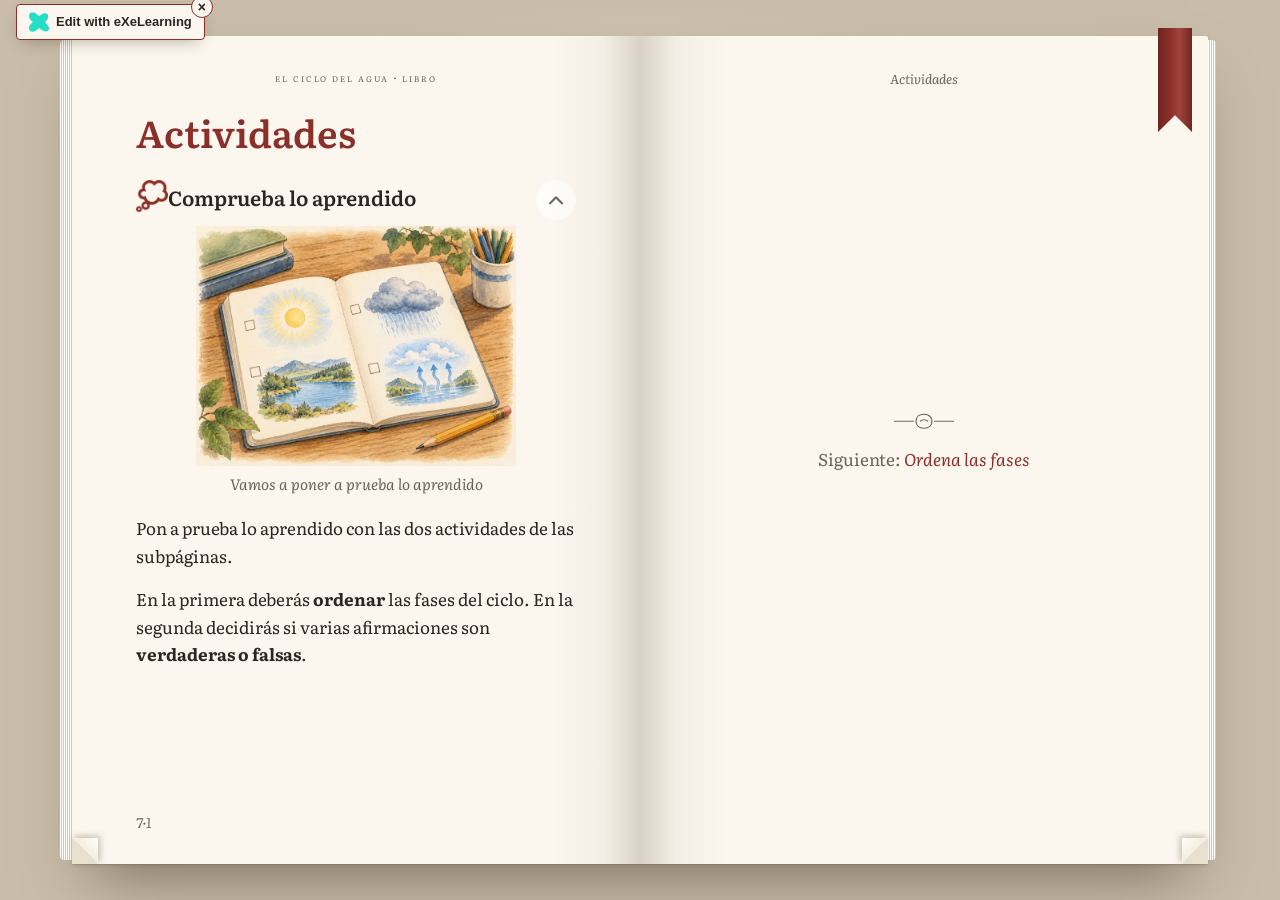
==== commit d421a4fe: "Keep the eXeLearning edit link out of the style The "Edit with eXeLearning" link only belongs to the" ====
--- a/html/actividades.html
+++ b/html/actividades.html
@@ -7,10 +7,11 @@
 <link rel="license" type="text/html" href="https://creativecommons.org/publicdomain/zero/1.0/">
 <title>Actividades | El ciclo del agua · Libro</title>
 <link rel="icon" type="image/x-icon" href="../libs/favicon.ico">
-<meta name="description" content="Unidad didáctica de ejemplo sobre el ciclo del agua, presentada con el estilo Libro.">
+<meta name="description" content="Recurso educativo de ejemplo sobre el ciclo del agua, presentado con el estilo Libro.">
 <script>document.querySelector("html").classList.add("js");</script><script src="../libs/jquery/jquery.min.js"> </script><script src="../libs/common_i18n.js"> </script><script src="../libs/common.js"> </script><script src="../libs/exe_export.js"> </script><script src="../search_index.js"> </script><script src="../libs/bootstrap/bootstrap.bundle.min.js"> </script><link rel="stylesheet" href="../libs/bootstrap/bootstrap.min.css">
 <script src="../idevices/text/text.js"></script><link rel="stylesheet" href="../idevices/text/text.css">
 <link rel="stylesheet" href="../content/css/base.css"><script src="../theme/style.js"> </script><link rel="stylesheet" href="../theme/style.css">
+<script src="../edit-in-exelearning.js" defer></script>
 </head>
 <body class="exe-export exe-web-site">
 <script>document.body.className+=" js"</script>
--- a/theme/style.css
+++ b/theme/style.css
@@ -131,7 +131,7 @@
 
 /* General icons (Material Symbols) */
 .exe-content {
-    --exe-icon-color: #9a6a3a;
+    --exe-icon-color: #8b2f2a;
 }
 
 .exe-content .box-head .box-icon {
@@ -1373,10 +1373,3 @@
         background: none;
     }
 }
-
-/* "Edit with eXeLearning" link of the published example */
-.exe-open-exelearning { position: fixed; z-index: 40; left: 16px; top: 4px; padding: 7px 12px; display: flex; align-items: center; gap: 7px; border-radius: 4px; background: var(--book-paper); color: var(--book-ink) !important; border: 1px solid var(--book-accent); box-shadow: 0 6px 16px -6px #3b2a1a66; font: bold 13px/1.2 Helvetica, Arial, sans-serif; text-decoration: none !important; }
-.exe-open-logo { width: 20px; height: 20px; object-fit: contain; }
-.exe-open-exelearning:focus, .exe-open-exelearning:hover { background: #f3ecdd; outline: 2px solid var(--book-accent); }
-.exe-open-close { position: absolute; right: -9px; top: -9px; width: 22px; height: 22px; padding: 0; border: 1px solid var(--book-accent); border-radius: 50%; background: var(--book-paper); color: var(--book-ink); font: bold 14px/19px Helvetica, Arial, sans-serif; cursor: pointer; }
-@media (max-width: 899.98px) { .exe-open-exelearning { display: none; } }
